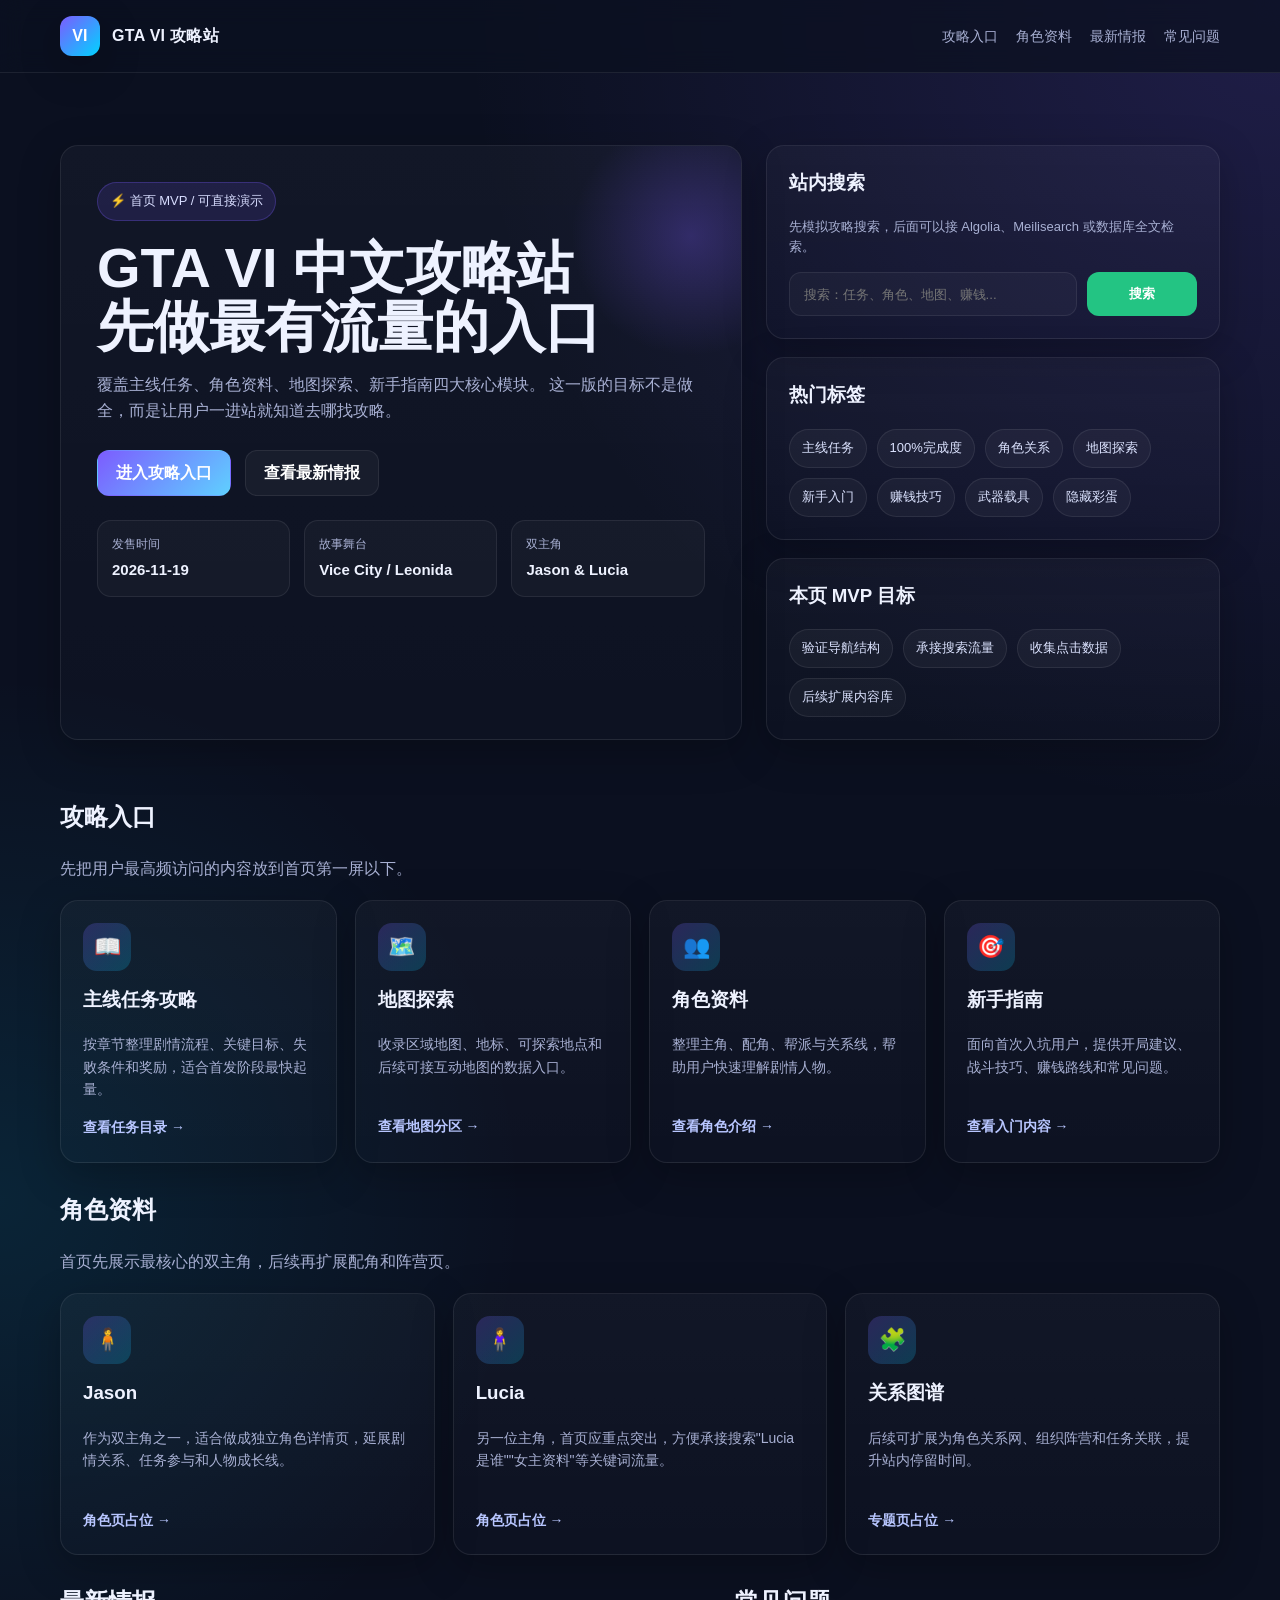
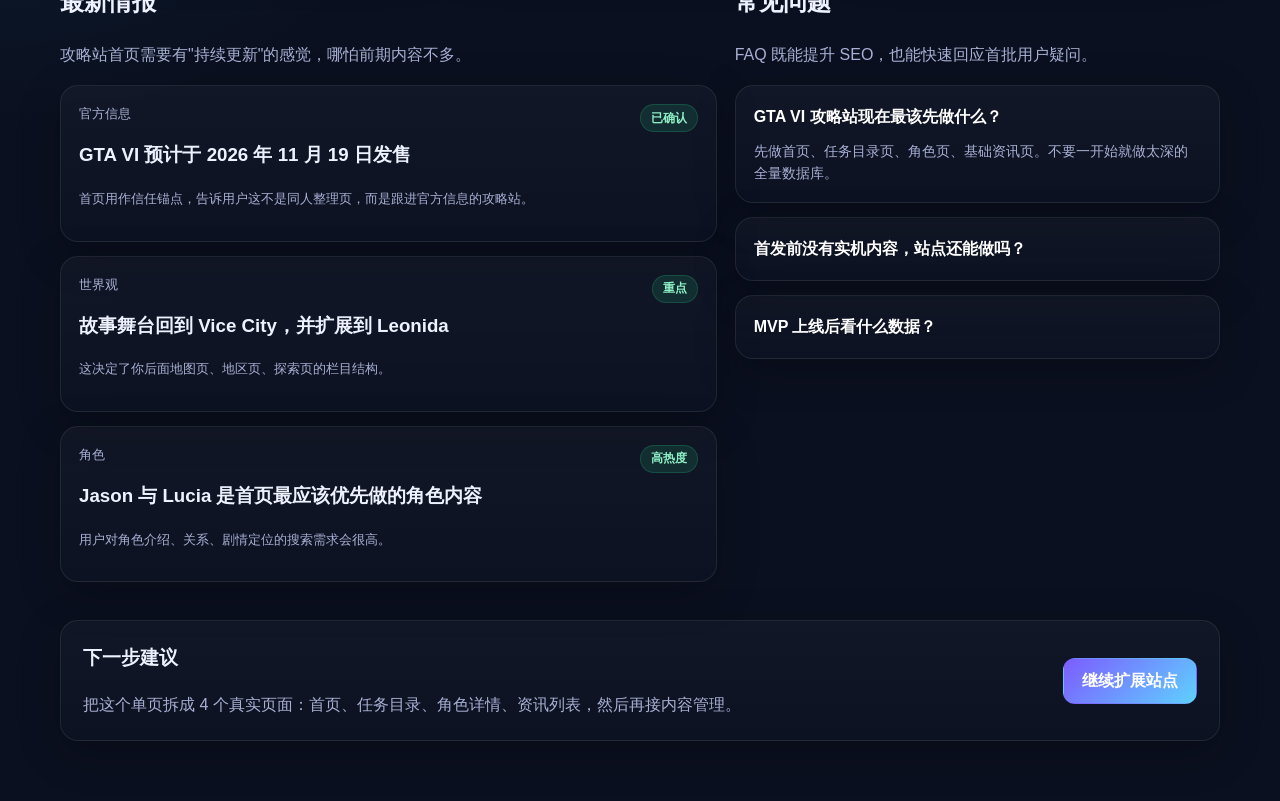
==== index.html @ 166a788d "feat: add GTA VI guide MVP page" ====
<!DOCTYPE html>
<html lang="zh-CN">
<head>
  <meta charset="UTF-8" />
  <meta name="viewport" content="width=device-width, initial-scale=1.0" />
  <title>GTA VI 攻略站 - MVP</title>
  <meta name="description" content="GTA VI 攻略站原型：主线任务、角色资料、地图探索、新手指南一站式入口。" />
  <style>
    :root {
      --bg: #0b1020;
      --panel: #121933;
      --panel-2: #1a2347;
      --text: #eef2ff;
      --muted: #a8b0d3;
      --line: rgba(255,255,255,.08);
      --brand: #7c5cff;
      --brand-2: #00d4ff;
      --success: #23c483;
      --warning: #ffb020;
      --shadow: 0 12px 40px rgba(0,0,0,.25);
      --radius: 18px;
      --max: 1160px;
    }
    * { box-sizing: border-box; }
    html { scroll-behavior: smooth; }
    body {
      margin: 0;
      font-family: -apple-system, BlinkMacSystemFont, "Segoe UI", "PingFang SC",
        "Hiragino Sans GB", "Microsoft YaHei", sans-serif;
      background:
        radial-gradient(circle at top right, rgba(124,92,255,.18), transparent 30%),
        radial-gradient(circle at left center, rgba(0,212,255,.10), transparent 30%),
        var(--bg);
      color: var(--text);
      line-height: 1.6;
    }
    a { color: inherit; text-decoration: none; }
    .container {
      width: min(var(--max), calc(100% - 32px));
      margin: 0 auto;
    }
    .topbar {
      position: sticky;
      top: 0;
      z-index: 50;
      backdrop-filter: blur(12px);
      background: rgba(11,16,32,.75);
      border-bottom: 1px solid var(--line);
    }
    .nav {
      display: flex;
      align-items: center;
      justify-content: space-between;
      gap: 16px;
      min-height: 72px;
    }
    .logo {
      display: flex;
      align-items: center;
      gap: 12px;
      font-weight: 800;
      letter-spacing: .3px;
    }
    .logo-badge {
      width: 40px;
      height: 40px;
      display: grid;
      place-items: center;
      border-radius: 12px;
      background: linear-gradient(135deg, var(--brand), var(--brand-2));
      box-shadow: var(--shadow);
      font-weight: 900;
      color: white;
    }
    .nav-links {
      display: flex;
      gap: 18px;
      flex-wrap: wrap;
      color: var(--muted);
      font-size: 14px;
    }
    .nav-links a:hover { color: white; }
    .hero { padding: 72px 0 40px; }
    .hero-wrap {
      display: grid;
      grid-template-columns: 1.2fr .8fr;
      gap: 24px;
      align-items: stretch;
    }
    .hero-card,.side-card,.card,.news-item,.faq-item,.footer-card {
      background: linear-gradient(180deg, rgba(255,255,255,.03), rgba(255,255,255,.01));
      border: 1px solid var(--line);
      border-radius: var(--radius);
      box-shadow: var(--shadow);
    }
    .hero-card {
      padding: 36px;
      min-height: 420px;
      position: relative;
      overflow: hidden;
    }
    .hero-card::after {
      content: "";
      position: absolute;
      right: -80px;
      top: -40px;
      width: 260px;
      height: 260px;
      background: radial-gradient(circle, rgba(124,92,255,.28), transparent 65%);
      pointer-events: none;
    }
    .eyebrow {
      display: inline-flex;
      align-items: center;
      gap: 8px;
      font-size: 13px;
      color: #d8ddff;
      background: rgba(124,92,255,.14);
      border: 1px solid rgba(124,92,255,.28);
      padding: 8px 12px;
      border-radius: 999px;
    }
    h1, h2, h3, p { margin-top: 0; }
    h1 {
      font-size: clamp(34px, 5vw, 56px);
      line-height: 1.05;
      margin: 18px 0 16px;
    }
    .hero-desc {
      max-width: 760px;
      color: var(--muted);
      font-size: 16px;
    }
    .hero-actions {
      display: flex;
      flex-wrap: wrap;
      gap: 14px;
      margin: 26px 0 24px;
    }
    .btn {
      display: inline-flex;
      align-items: center;
      justify-content: center;
      gap: 8px;
      height: 46px;
      padding: 0 18px;
      border-radius: 12px;
      border: 1px solid transparent;
      font-weight: 700;
      cursor: pointer;
      transition: .2s ease;
    }
    .btn-primary {
      background: linear-gradient(135deg, var(--brand), #5fd0ff);
      color: white;
    }
    .btn-primary:hover { transform: translateY(-1px); }
    .btn-secondary {
      background: rgba(255,255,255,.04);
      border-color: var(--line);
      color: white;
    }
    .hero-meta {
      display: grid;
      grid-template-columns: repeat(3, 1fr);
      gap: 14px;
      margin-top: 14px;
    }
    .meta-box {
      background: rgba(255,255,255,.03);
      border: 1px solid var(--line);
      border-radius: 14px;
      padding: 14px;
    }
    .meta-label { color: var(--muted); font-size: 12px; margin-bottom: 4px; }
    .meta-value { font-size: 15px; font-weight: 700; }
    .side-stack { display: grid; gap: 18px; }
    .side-card { padding: 22px; }
    .search-box { display: flex; gap: 10px; margin-top: 14px; }
    .search-box input {
      flex: 1;
      height: 44px;
      border-radius: 12px;
      border: 1px solid var(--line);
      background: rgba(255,255,255,.03);
      color: white;
      padding: 0 14px;
      outline: none;
    }
    .search-box button {
      width: 110px;
      border: none;
      border-radius: 12px;
      background: var(--success);
      color: white;
      font-weight: 700;
      cursor: pointer;
    }
    .tag-list { display: flex; flex-wrap: wrap; gap: 10px; margin-top: 14px; }
    .tag {
      padding: 8px 12px;
      border-radius: 999px;
      background: rgba(255,255,255,.04);
      border: 1px solid var(--line);
      color: #dce3ff;
      font-size: 13px;
    }
    section { padding: 18px 0 10px; }
    .section-head {
      display: flex;
      align-items: end;
      justify-content: space-between;
      gap: 12px;
      margin-bottom: 18px;
    }
    .section-head p { color: var(--muted); margin: 0; }
    .grid-4 { display: grid; grid-template-columns: repeat(4, 1fr); gap: 18px; }
    .grid-3 { display: grid; grid-template-columns: repeat(3, 1fr); gap: 18px; }
    .card { padding: 22px; transition: .2s ease; }
    .card:hover { transform: translateY(-3px); border-color: rgba(255,255,255,.14); }
    .icon {
      width: 48px;
      height: 48px;
      display: grid;
      place-items: center;
      border-radius: 14px;
      margin-bottom: 14px;
      background: linear-gradient(135deg, rgba(124,92,255,.24), rgba(0,212,255,.20));
      font-size: 22px;
    }
    .card p { color: var(--muted); font-size: 14px; min-height: 66px; }
    .card-link { color: #b8c6ff; font-weight: 700; font-size: 14px; }
    .two-col { display: grid; grid-template-columns: 1.15fr .85fr; gap: 18px; }
    .news-list, .faq-list { display: grid; gap: 14px; }
    .news-item, .faq-item { padding: 18px; }
    .news-top {
      display: flex;
      justify-content: space-between;
      gap: 10px;
      margin-bottom: 8px;
      font-size: 13px;
      color: var(--muted);
    }
    .pill {
      display: inline-flex;
      align-items: center;
      height: 28px;
      padding: 0 10px;
      border-radius: 999px;
      font-size: 12px;
      font-weight: 700;
      background: rgba(35,196,131,.14);
      color: #8ff0c6;
      border: 1px solid rgba(35,196,131,.22);
    }
    .faq-q {
      width: 100%;
      background: none;
      border: 0;
      color: white;
      text-align: left;
      padding: 0;
      font-size: 16px;
      font-weight: 700;
      cursor: pointer;
    }
    .faq-a { color: var(--muted); margin-top: 10px; display: none; font-size: 14px; }
    .faq-item.active .faq-a { display: block; }
    .footer { padding: 28px 0 60px; }
    .footer-card {
      padding: 22px;
      display: flex;
      align-items: center;
      justify-content: space-between;
      gap: 16px;
      flex-wrap: wrap;
    }
    .footer-card p { color: var(--muted); margin: 6px 0 0; }
    .small { font-size: 13px; color: var(--muted); }
    @media (max-width: 980px) {
      .hero-wrap,.two-col,.grid-4,.grid-3 { grid-template-columns: 1fr 1fr; }
      .hero-meta { grid-template-columns: 1fr; }
    }
    @media (max-width: 680px) {
      .nav { align-items: flex-start; padding: 14px 0; }
      .nav,.hero-wrap,.two-col,.grid-4,.grid-3 { grid-template-columns: 1fr; display: grid; }
      .nav-links { gap: 12px; }
      .hero-card,.side-card,.card { padding: 18px; }
      h1 { font-size: 32px; }
    }
  </style>
</head>
<body>
  <header class="topbar">
    <div class="container nav">
      <a href="#" class="logo">
        <span class="logo-badge">VI</span>
        <span>GTA VI 攻略站</span>
      </a>
      <nav class="nav-links">
        <a href="#guides">攻略入口</a>
        <a href="#roles">角色资料</a>
        <a href="#news">最新情报</a>
        <a href="#faq">常见问题</a>
      </nav>
    </div>
  </header>

  <main>
    <section class="hero">
      <div class="container hero-wrap">
        <div class="hero-card">
          <span class="eyebrow">⚡ 首页 MVP / 可直接演示</span>
          <h1>GTA VI 中文攻略站<br />先做最有流量的入口</h1>
          <p class="hero-desc">
            覆盖主线任务、角色资料、地图探索、新手指南四大核心模块。
            这一版的目标不是做全，而是让用户一进站就知道去哪找攻略。
          </p>
          <div class="hero-actions">
            <a class="btn btn-primary" href="#guides">进入攻略入口</a>
            <a class="btn btn-secondary" href="#news">查看最新情报</a>
          </div>
          <div class="hero-meta">
            <div class="meta-box">
              <div class="meta-label">发售时间</div>
              <div class="meta-value">2026-11-19</div>
            </div>
            <div class="meta-box">
              <div class="meta-label">故事舞台</div>
              <div class="meta-value">Vice City / Leonida</div>
            </div>
            <div class="meta-box">
              <div class="meta-label">双主角</div>
              <div class="meta-value">Jason &amp; Lucia</div>
            </div>
          </div>
        </div>
        <div class="side-stack">
          <div class="side-card">
            <h3>站内搜索</h3>
            <p class="small">先模拟攻略搜索，后面可以接 Algolia、Meilisearch 或数据库全文检索。</p>
            <div class="search-box">
              <input id="searchInput" type="text" placeholder="搜索：任务、角色、地图、赚钱..." />
              <button onclick="mockSearch()">搜索</button>
            </div>
          </div>
          <div class="side-card">
            <h3>热门标签</h3>
            <div class="tag-list">
              <span class="tag">主线任务</span>
              <span class="tag">100%完成度</span>
              <span class="tag">角色关系</span>
              <span class="tag">地图探索</span>
              <span class="tag">新手入门</span>
              <span class="tag">赚钱技巧</span>
              <span class="tag">武器载具</span>
              <span class="tag">隐藏彩蛋</span>
            </div>
          </div>
          <div class="side-card">
            <h3>本页 MVP 目标</h3>
            <div class="tag-list">
              <span class="tag">验证导航结构</span>
              <span class="tag">承接搜索流量</span>
              <span class="tag">收集点击数据</span>
              <span class="tag">后续扩展内容库</span>
            </div>
          </div>
        </div>
      </div>
    </section>

    <section id="guides">
      <div class="container">
        <div class="section-head">
          <div>
            <h2>攻略入口</h2>
            <p>先把用户最高频访问的内容放到首页第一屏以下。</p>
          </div>
        </div>
        <div class="grid-4">
          <a class="card" href="#">
            <div class="icon">📖</div>
            <h3>主线任务攻略</h3>
            <p>按章节整理剧情流程、关键目标、失败条件和奖励，适合首发阶段最快起量。</p>
            <span class="card-link">查看任务目录 →</span>
          </a>
          <a class="card" href="#">
            <div class="icon">🗺️</div>
            <h3>地图探索</h3>
            <p>收录区域地图、地标、可探索地点和后续可接互动地图的数据入口。</p>
            <span class="card-link">查看地图分区 →</span>
          </a>
          <a class="card" href="#roles">
            <div class="icon">👥</div>
            <h3>角色资料</h3>
            <p>整理主角、配角、帮派与关系线，帮助用户快速理解剧情人物。</p>
            <span class="card-link">查看角色介绍 →</span>
          </a>
          <a class="card" href="#">
            <div class="icon">🎯</div>
            <h3>新手指南</h3>
            <p>面向首次入坑用户，提供开局建议、战斗技巧、赚钱路线和常见问题。</p>
            <span class="card-link">查看入门内容 →</span>
          </a>
        </div>
      </div>
    </section>

    <section id="roles">
      <div class="container">
        <div class="section-head">
          <div>
            <h2>角色资料</h2>
            <p>首页先展示最核心的双主角，后续再扩展配角和阵营页。</p>
          </div>
        </div>
        <div class="grid-3">
          <div class="card">
            <div class="icon">🧍</div>
            <h3>Jason</h3>
            <p>作为双主角之一，适合做成独立角色详情页，延展剧情关系、任务参与和人物成长线。</p>
            <span class="card-link">角色页占位 →</span>
          </div>
          <div class="card">
            <div class="icon">🧍‍♀️</div>
            <h3>Lucia</h3>
            <p>另一位主角，首页应重点突出，方便承接搜索"Lucia是谁""女主资料"等关键词流量。</p>
            <span class="card-link">角色页占位 →</span>
          </div>
          <div class="card">
            <div class="icon">🧩</div>
            <h3>关系图谱</h3>
            <p>后续可扩展为角色关系网、组织阵营和任务关联，提升站内停留时间。</p>
            <span class="card-link">专题页占位 →</span>
          </div>
        </div>
      </div>
    </section>

    <section id="news">
      <div class="container two-col">
        <div>
          <div class="section-head">
            <div>
              <h2>最新情报</h2>
              <p>攻略站首页需要有"持续更新"的感觉，哪怕前期内容不多。</p>
            </div>
          </div>
          <div class="news-list">
            <article class="news-item">
              <div class="news-top">
                <span>官方信息</span>
                <span class="pill">已确认</span>
              </div>
              <h3>GTA VI 预计于 2026 年 11 月 19 日发售</h3>
              <p class="small">首页用作信任锚点，告诉用户这不是同人整理页，而是跟进官方信息的攻略站。</p>
            </article>
            <article class="news-item">
              <div class="news-top">
                <span>世界观</span>
                <span class="pill">重点</span>
              </div>
              <h3>故事舞台回到 Vice City，并扩展到 Leonida</h3>
              <p class="small">这决定了你后面地图页、地区页、探索页的栏目结构。</p>
            </article>
            <article class="news-item">
              <div class="news-top">
                <span>角色</span>
                <span class="pill">高热度</span>
              </div>
              <h3>Jason 与 Lucia 是首页最应该优先做的角色内容</h3>
              <p class="small">用户对角色介绍、关系、剧情定位的搜索需求会很高。</p>
            </article>
          </div>
        </div>
        <div id="faq">
          <div class="section-head">
            <div>
              <h2>常见问题</h2>
              <p>FAQ 既能提升 SEO，也能快速回应首批用户疑问。</p>
            </div>
          </div>
          <div class="faq-list">
            <div class="faq-item active">
              <button class="faq-q">GTA VI 攻略站现在最该先做什么？</button>
              <div class="faq-a">先做首页、任务目录页、角色页、基础资讯页。不要一开始就做太深的全量数据库。</div>
            </div>
            <div class="faq-item">
              <button class="faq-q">首发前没有实机内容，站点还能做吗？</button>
              <div class="faq-a">可以，先做官方已确认信息整理、角色页、世界观页、发售情报页和预约流量入口。</div>
            </div>
            <div class="faq-item">
              <button class="faq-q">MVP 上线后看什么数据？</button>
              <div class="faq-a">重点看首页点击率、搜索词、热门入口、停留时长，以及哪个栏目最吸引用户进入下一页。</div>
            </div>
          </div>
        </div>
      </div>
    </section>

    <section class="footer">
      <div class="container">
        <div class="footer-card">
          <div>
            <h3>下一步建议</h3>
            <p>把这个单页拆成 4 个真实页面：首页、任务目录、角色详情、资讯列表，然后再接内容管理。</p>
          </div>
          <a class="btn btn-primary" href="#">继续扩展站点</a>
        </div>
      </div>
    </section>
  </main>

  <script>
    function mockSearch() {
      const keyword = document.getElementById('searchInput').value.trim();
      if (!keyword) {
        alert('请输入关键词，例如：主线任务 / Lucia / 地图 / 赚钱');
        return;
      }
      alert('MVP 演示：你搜索了「' + keyword + '」。下一步可以把它接到真实搜索页。');
    }
    document.querySelectorAll('.faq-q').forEach(btn => {
      btn.addEventListener('click', () => {
        const item = btn.parentElement;
        item.classList.toggle('active');
      });
    });
  </script>
</body>
</html>
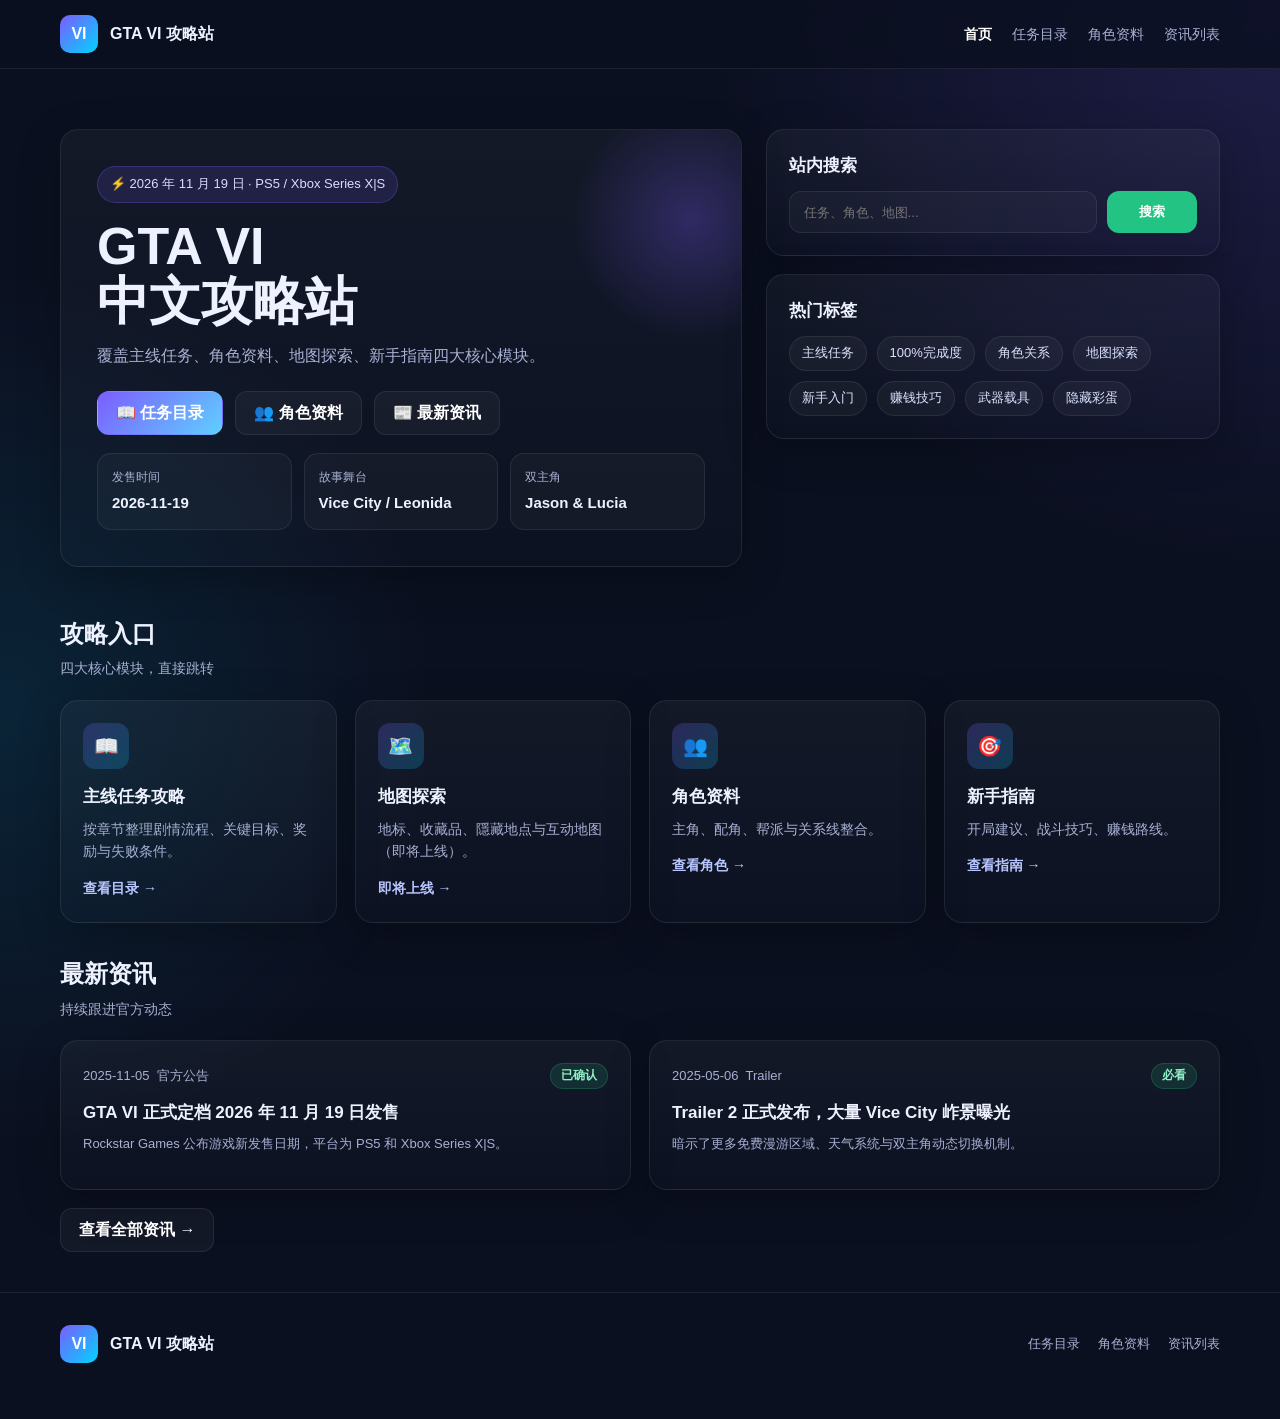
==== commit 1da7372c: "refactor: rebuild homepage linking to 4 pages" ====
--- a/index.html
+++ b/index.html
@@ -3,530 +3,161 @@
 <head>
   <meta charset="UTF-8" />
   <meta name="viewport" content="width=device-width, initial-scale=1.0" />
-  <title>GTA VI 攻略站 - MVP</title>
-  <meta name="description" content="GTA VI 攻略站原型：主线任务、角色资料、地图探索、新手指南一站式入口。" />
+  <title>GTA VI 攻略站</title>
+  <link rel="stylesheet" href="assets/style.css" />
   <style>
-    :root {
-      --bg: #0b1020;
-      --panel: #121933;
-      --panel-2: #1a2347;
-      --text: #eef2ff;
-      --muted: #a8b0d3;
-      --line: rgba(255,255,255,.08);
-      --brand: #7c5cff;
-      --brand-2: #00d4ff;
-      --success: #23c483;
-      --warning: #ffb020;
-      --shadow: 0 12px 40px rgba(0,0,0,.25);
-      --radius: 18px;
-      --max: 1160px;
-    }
-    * { box-sizing: border-box; }
-    html { scroll-behavior: smooth; }
-    body {
-      margin: 0;
-      font-family: -apple-system, BlinkMacSystemFont, "Segoe UI", "PingFang SC",
-        "Hiragino Sans GB", "Microsoft YaHei", sans-serif;
-      background:
-        radial-gradient(circle at top right, rgba(124,92,255,.18), transparent 30%),
-        radial-gradient(circle at left center, rgba(0,212,255,.10), transparent 30%),
-        var(--bg);
-      color: var(--text);
-      line-height: 1.6;
-    }
-    a { color: inherit; text-decoration: none; }
-    .container {
-      width: min(var(--max), calc(100% - 32px));
-      margin: 0 auto;
-    }
-    .topbar {
-      position: sticky;
-      top: 0;
-      z-index: 50;
-      backdrop-filter: blur(12px);
-      background: rgba(11,16,32,.75);
-      border-bottom: 1px solid var(--line);
-    }
-    .nav {
-      display: flex;
-      align-items: center;
-      justify-content: space-between;
-      gap: 16px;
-      min-height: 72px;
-    }
-    .logo {
-      display: flex;
-      align-items: center;
-      gap: 12px;
-      font-weight: 800;
-      letter-spacing: .3px;
-    }
-    .logo-badge {
-      width: 40px;
-      height: 40px;
-      display: grid;
-      place-items: center;
-      border-radius: 12px;
-      background: linear-gradient(135deg, var(--brand), var(--brand-2));
-      box-shadow: var(--shadow);
-      font-weight: 900;
-      color: white;
-    }
-    .nav-links {
-      display: flex;
-      gap: 18px;
-      flex-wrap: wrap;
-      color: var(--muted);
-      font-size: 14px;
-    }
-    .nav-links a:hover { color: white; }
-    .hero { padding: 72px 0 40px; }
-    .hero-wrap {
-      display: grid;
-      grid-template-columns: 1.2fr .8fr;
-      gap: 24px;
-      align-items: stretch;
-    }
-    .hero-card,.side-card,.card,.news-item,.faq-item,.footer-card {
-      background: linear-gradient(180deg, rgba(255,255,255,.03), rgba(255,255,255,.01));
-      border: 1px solid var(--line);
-      border-radius: var(--radius);
-      box-shadow: var(--shadow);
-    }
+    .hero-wrap { display:grid; grid-template-columns:1.2fr .8fr; gap:24px; align-items:start; }
     .hero-card {
-      padding: 36px;
-      min-height: 420px;
-      position: relative;
-      overflow: hidden;
+      background:linear-gradient(180deg,rgba(255,255,255,.04),rgba(255,255,255,.01));
+      border:1px solid var(--line); border-radius:var(--radius);
+      box-shadow:var(--shadow); padding:36px; position:relative; overflow:hidden;
     }
     .hero-card::after {
-      content: "";
-      position: absolute;
-      right: -80px;
-      top: -40px;
-      width: 260px;
-      height: 260px;
-      background: radial-gradient(circle, rgba(124,92,255,.28), transparent 65%);
-      pointer-events: none;
+      content:""; position:absolute; right:-80px; top:-40px;
+      width:260px; height:260px;
+      background:radial-gradient(circle,rgba(124,92,255,.28),transparent 65%);
+      pointer-events:none;
     }
-    .eyebrow {
-      display: inline-flex;
-      align-items: center;
-      gap: 8px;
-      font-size: 13px;
-      color: #d8ddff;
-      background: rgba(124,92,255,.14);
-      border: 1px solid rgba(124,92,255,.28);
-      padding: 8px 12px;
-      border-radius: 999px;
+    .hero-meta { display:grid; grid-template-columns:repeat(3,1fr); gap:12px; margin-top:18px; }
+    .meta-box {
+      background:rgba(255,255,255,.03); border:1px solid var(--line);
+      border-radius:14px; padding:14px;
     }
-    h1, h2, h3, p { margin-top: 0; }
-    h1 {
-      font-size: clamp(34px, 5vw, 56px);
-      line-height: 1.05;
-      margin: 18px 0 16px;
+    .meta-label { color:var(--muted); font-size:12px; margin-bottom:4px; }
+    .meta-value { font-size:15px; font-weight:700; }
+    .side-stack { display:grid; gap:18px; }
+    .side-card {
+      background:linear-gradient(180deg,rgba(255,255,255,.04),rgba(255,255,255,.01));
+      border:1px solid var(--line); border-radius:var(--radius);
+      box-shadow:var(--shadow); padding:22px;
     }
-    .hero-desc {
-      max-width: 760px;
-      color: var(--muted);
-      font-size: 16px;
-    }
-    .hero-actions {
-      display: flex;
-      flex-wrap: wrap;
-      gap: 14px;
-      margin: 26px 0 24px;
-    }
-    .btn {
-      display: inline-flex;
-      align-items: center;
-      justify-content: center;
-      gap: 8px;
-      height: 46px;
-      padding: 0 18px;
-      border-radius: 12px;
-      border: 1px solid transparent;
-      font-weight: 700;
-      cursor: pointer;
-      transition: .2s ease;
-    }
-    .btn-primary {
-      background: linear-gradient(135deg, var(--brand), #5fd0ff);
-      color: white;
-    }
-    .btn-primary:hover { transform: translateY(-1px); }
-    .btn-secondary {
-      background: rgba(255,255,255,.04);
-      border-color: var(--line);
-      color: white;
-    }
-    .hero-meta {
-      display: grid;
-      grid-template-columns: repeat(3, 1fr);
-      gap: 14px;
-      margin-top: 14px;
-    }
-    .meta-box {
-      background: rgba(255,255,255,.03);
-      border: 1px solid var(--line);
-      border-radius: 14px;
-      padding: 14px;
-    }
-    .meta-label { color: var(--muted); font-size: 12px; margin-bottom: 4px; }
-    .meta-value { font-size: 15px; font-weight: 700; }
-    .side-stack { display: grid; gap: 18px; }
-    .side-card { padding: 22px; }
-    .search-box { display: flex; gap: 10px; margin-top: 14px; }
+    .tag-list { display:flex; flex-wrap:wrap; gap:10px; margin-top:12px; }
+    .search-box { display:flex; gap:10px; margin-top:12px; }
     .search-box input {
-      flex: 1;
-      height: 44px;
-      border-radius: 12px;
-      border: 1px solid var(--line);
-      background: rgba(255,255,255,.03);
-      color: white;
-      padding: 0 14px;
-      outline: none;
+      flex:1; height:42px; border-radius:12px;
+      border:1px solid var(--line); background:rgba(255,255,255,.03);
+      color:#fff; padding:0 14px; outline:none;
     }
     .search-box button {
-      width: 110px;
-      border: none;
-      border-radius: 12px;
-      background: var(--success);
-      color: white;
-      font-weight: 700;
-      cursor: pointer;
+      width:90px; border:none; border-radius:12px;
+      background:var(--success); color:#fff; font-weight:700; cursor:pointer;
     }
-    .tag-list { display: flex; flex-wrap: wrap; gap: 10px; margin-top: 14px; }
-    .tag {
-      padding: 8px 12px;
-      border-radius: 999px;
-      background: rgba(255,255,255,.04);
-      border: 1px solid var(--line);
-      color: #dce3ff;
-      font-size: 13px;
-    }
-    section { padding: 18px 0 10px; }
-    .section-head {
-      display: flex;
-      align-items: end;
-      justify-content: space-between;
-      gap: 12px;
-      margin-bottom: 18px;
-    }
-    .section-head p { color: var(--muted); margin: 0; }
-    .grid-4 { display: grid; grid-template-columns: repeat(4, 1fr); gap: 18px; }
-    .grid-3 { display: grid; grid-template-columns: repeat(3, 1fr); gap: 18px; }
-    .card { padding: 22px; transition: .2s ease; }
-    .card:hover { transform: translateY(-3px); border-color: rgba(255,255,255,.14); }
-    .icon {
-      width: 48px;
-      height: 48px;
-      display: grid;
-      place-items: center;
-      border-radius: 14px;
-      margin-bottom: 14px;
-      background: linear-gradient(135deg, rgba(124,92,255,.24), rgba(0,212,255,.20));
-      font-size: 22px;
-    }
-    .card p { color: var(--muted); font-size: 14px; min-height: 66px; }
-    .card-link { color: #b8c6ff; font-weight: 700; font-size: 14px; }
-    .two-col { display: grid; grid-template-columns: 1.15fr .85fr; gap: 18px; }
-    .news-list, .faq-list { display: grid; gap: 14px; }
-    .news-item, .faq-item { padding: 18px; }
-    .news-top {
-      display: flex;
-      justify-content: space-between;
-      gap: 10px;
-      margin-bottom: 8px;
-      font-size: 13px;
-      color: var(--muted);
-    }
-    .pill {
-      display: inline-flex;
-      align-items: center;
-      height: 28px;
-      padding: 0 10px;
-      border-radius: 999px;
-      font-size: 12px;
-      font-weight: 700;
-      background: rgba(35,196,131,.14);
-      color: #8ff0c6;
-      border: 1px solid rgba(35,196,131,.22);
-    }
-    .faq-q {
-      width: 100%;
-      background: none;
-      border: 0;
-      color: white;
-      text-align: left;
-      padding: 0;
-      font-size: 16px;
-      font-weight: 700;
-      cursor: pointer;
-    }
-    .faq-a { color: var(--muted); margin-top: 10px; display: none; font-size: 14px; }
-    .faq-item.active .faq-a { display: block; }
-    .footer { padding: 28px 0 60px; }
-    .footer-card {
-      padding: 22px;
-      display: flex;
-      align-items: center;
-      justify-content: space-between;
-      gap: 16px;
-      flex-wrap: wrap;
-    }
-    .footer-card p { color: var(--muted); margin: 6px 0 0; }
-    .small { font-size: 13px; color: var(--muted); }
-    @media (max-width: 980px) {
-      .hero-wrap,.two-col,.grid-4,.grid-3 { grid-template-columns: 1fr 1fr; }
-      .hero-meta { grid-template-columns: 1fr; }
-    }
-    @media (max-width: 680px) {
-      .nav { align-items: flex-start; padding: 14px 0; }
-      .nav,.hero-wrap,.two-col,.grid-4,.grid-3 { grid-template-columns: 1fr; display: grid; }
-      .nav-links { gap: 12px; }
-      .hero-card,.side-card,.card { padding: 18px; }
-      h1 { font-size: 32px; }
-    }
+    .hero-actions { display:flex; gap:12px; flex-wrap:wrap; margin:22px 0 18px; }
+    @media(max-width:900px){ .hero-wrap{grid-template-columns:1fr;} .hero-meta{grid-template-columns:1fr 1fr;} }
+    @media(max-width:560px){ .hero-meta{grid-template-columns:1fr;} }
   </style>
 </head>
 <body>
-  <header class="topbar">
-    <div class="container nav">
-      <a href="#" class="logo">
-        <span class="logo-badge">VI</span>
-        <span>GTA VI 攻略站</span>
-      </a>
-      <nav class="nav-links">
-        <a href="#guides">攻略入口</a>
-        <a href="#roles">角色资料</a>
-        <a href="#news">最新情报</a>
-        <a href="#faq">常见问题</a>
-      </nav>
-    </div>
-  </header>
+<header class="topbar">
+  <div class="container nav">
+    <a href="index.html" class="logo">
+      <span class="logo-badge">VI</span><span>GTA VI 攻略站</span>
+    </a>
+    <nav class="nav-links">
+      <a href="index.html" class="active">首页</a>
+      <a href="missions.html">任务目录</a>
+      <a href="characters.html">角色资料</a>
+      <a href="news.html">资讯列表</a>
+    </nav>
+  </div>
+</header>
 
-  <main>
-    <section class="hero">
-      <div class="container hero-wrap">
-        <div class="hero-card">
-          <span class="eyebrow">⚡ 首页 MVP / 可直接演示</span>
-          <h1>GTA VI 中文攻略站<br />先做最有流量的入口</h1>
-          <p class="hero-desc">
-            覆盖主线任务、角色资料、地图探索、新手指南四大核心模块。
-            这一版的目标不是做全，而是让用户一进站就知道去哪找攻略。
-          </p>
-          <div class="hero-actions">
-            <a class="btn btn-primary" href="#guides">进入攻略入口</a>
-            <a class="btn btn-secondary" href="#news">查看最新情报</a>
-          </div>
-          <div class="hero-meta">
-            <div class="meta-box">
-              <div class="meta-label">发售时间</div>
-              <div class="meta-value">2026-11-19</div>
-            </div>
-            <div class="meta-box">
-              <div class="meta-label">故事舞台</div>
-              <div class="meta-value">Vice City / Leonida</div>
-            </div>
-            <div class="meta-box">
-              <div class="meta-label">双主角</div>
-              <div class="meta-value">Jason &amp; Lucia</div>
-            </div>
+<main>
+  <div class="page-hero">
+    <div class="container hero-wrap">
+      <div class="hero-card">
+        <span class="eyebrow">⚡ 2026 年 11 月 19 日 · PS5 / Xbox Series X|S</span>
+        <h1>GTA VI<br />中文攻略站</h1>
+        <p class="muted" style="font-size:16px">覆盖主线任务、角色资料、地图探索、新手指南四大核心模块。</p>
+        <div class="hero-actions">
+          <a class="btn btn-primary" href="missions.html">📖 任务目录</a>
+          <a class="btn btn-ghost" href="characters.html">👥 角色资料</a>
+          <a class="btn btn-ghost" href="news.html">📰 最新资讯</a>
+        </div>
+        <div class="hero-meta">
+          <div class="meta-box"><div class="meta-label">发售时间</div><div class="meta-value">2026-11-19</div></div>
+          <div class="meta-box"><div class="meta-label">故事舞台</div><div class="meta-value">Vice City / Leonida</div></div>
+          <div class="meta-box"><div class="meta-label">双主角</div><div class="meta-value">Jason &amp; Lucia</div></div>
+        </div>
+      </div>
+
+      <div class="side-stack">
+        <div class="side-card">
+          <h3>站内搜索</h3>
+          <div class="search-box">
+            <input id="q" type="text" placeholder="任务、角色、地图..." />
+            <button onclick="doSearch()">搜索</button>
           </div>
         </div>
-        <div class="side-stack">
-          <div class="side-card">
-            <h3>站内搜索</h3>
-            <p class="small">先模拟攻略搜索，后面可以接 Algolia、Meilisearch 或数据库全文检索。</p>
-            <div class="search-box">
-              <input id="searchInput" type="text" placeholder="搜索：任务、角色、地图、赚钱..." />
-              <button onclick="mockSearch()">搜索</button>
-            </div>
-          </div>
-          <div class="side-card">
-            <h3>热门标签</h3>
-            <div class="tag-list">
-              <span class="tag">主线任务</span>
-              <span class="tag">100%完成度</span>
-              <span class="tag">角色关系</span>
-              <span class="tag">地图探索</span>
-              <span class="tag">新手入门</span>
-              <span class="tag">赚钱技巧</span>
-              <span class="tag">武器载具</span>
-              <span class="tag">隐藏彩蛋</span>
-            </div>
-          </div>
-          <div class="side-card">
-            <h3>本页 MVP 目标</h3>
-            <div class="tag-list">
-              <span class="tag">验证导航结构</span>
-              <span class="tag">承接搜索流量</span>
-              <span class="tag">收集点击数据</span>
-              <span class="tag">后续扩展内容库</span>
-            </div>
+        <div class="side-card">
+          <h3>热门标签</h3>
+          <div class="tag-list">
+            <a class="tag" href="missions.html">主线任务</a>
+            <a class="tag" href="missions.html">100%完成度</a>
+            <a class="tag" href="characters.html">角色关系</a>
+            <a class="tag" href="missions.html">地图探索</a>
+            <a class="tag" href="missions.html">新手入门</a>
+            <a class="tag" href="missions.html">赚钱技巧</a>
+            <a class="tag" href="missions.html">武器载具</a>
+            <a class="tag" href="missions.html">隐藏彩蛋</a>
           </div>
         </div>
       </div>
-    </section>
+    </div>
+  </div>
 
-    <section id="guides">
-      <div class="container">
-        <div class="section-head">
-          <div>
-            <h2>攻略入口</h2>
-            <p>先把用户最高频访问的内容放到首页第一屏以下。</p>
-          </div>
-        </div>
-        <div class="grid-4">
-          <a class="card" href="#">
-            <div class="icon">📖</div>
-            <h3>主线任务攻略</h3>
-            <p>按章节整理剧情流程、关键目标、失败条件和奖励，适合首发阶段最快起量。</p>
-            <span class="card-link">查看任务目录 →</span>
-          </a>
-          <a class="card" href="#">
-            <div class="icon">🗺️</div>
-            <h3>地图探索</h3>
-            <p>收录区域地图、地标、可探索地点和后续可接互动地图的数据入口。</p>
-            <span class="card-link">查看地图分区 →</span>
-          </a>
-          <a class="card" href="#roles">
-            <div class="icon">👥</div>
-            <h3>角色资料</h3>
-            <p>整理主角、配角、帮派与关系线，帮助用户快速理解剧情人物。</p>
-            <span class="card-link">查看角色介绍 →</span>
-          </a>
-          <a class="card" href="#">
-            <div class="icon">🎯</div>
-            <h3>新手指南</h3>
-            <p>面向首次入坑用户，提供开局建议、战斗技巧、赚钱路线和常见问题。</p>
-            <span class="card-link">查看入门内容 →</span>
-          </a>
-        </div>
+  <section>
+    <div class="container">
+      <div class="section-head"><h2>攻略入口</h2><p>四大核心模块，直接跳转</p></div>
+      <div class="grid-4">
+        <a class="card" href="missions.html"><div class="icon">📖</div><h3>主线任务攻略</h3><p class="muted" style="font-size:14px">按章节整理剧情流程、关键目标、奖励与失败条件。</p><span style="color:#b8c6ff;font-weight:700;font-size:14px">查看目录 →</span></a>
+        <a class="card" href="#"><div class="icon">🗺️</div><h3>地图探索</h3><p class="muted" style="font-size:14px">地标、收藏品、隱藏地点与互动地图（即将上线）。</p><span style="color:#b8c6ff;font-weight:700;font-size:14px">即将上线 →</span></a>
+        <a class="card" href="characters.html"><div class="icon">👥</div><h3>角色资料</h3><p class="muted" style="font-size:14px">主角、配角、帮派与关系线整合。</p><span style="color:#b8c6ff;font-weight:700;font-size:14px">查看角色 →</span></a>
+        <a class="card" href="missions.html#beginner"><div class="icon">🎯</div><h3>新手指南</h3><p class="muted" style="font-size:14px">开局建议、战斗技巧、赚钱路线。</p><span style="color:#b8c6ff;font-weight:700;font-size:14px">查看指南 →</span></a>
       </div>
-    </section>
+    </div>
+  </section>
 
-    <section id="roles">
-      <div class="container">
-        <div class="section-head">
-          <div>
-            <h2>角色资料</h2>
-            <p>首页先展示最核心的双主角，后续再扩展配角和阵营页。</p>
-          </div>
-        </div>
-        <div class="grid-3">
-          <div class="card">
-            <div class="icon">🧍</div>
-            <h3>Jason</h3>
-            <p>作为双主角之一，适合做成独立角色详情页，延展剧情关系、任务参与和人物成长线。</p>
-            <span class="card-link">角色页占位 →</span>
-          </div>
-          <div class="card">
-            <div class="icon">🧍‍♀️</div>
-            <h3>Lucia</h3>
-            <p>另一位主角，首页应重点突出，方便承接搜索"Lucia是谁""女主资料"等关键词流量。</p>
-            <span class="card-link">角色页占位 →</span>
-          </div>
-          <div class="card">
-            <div class="icon">🧩</div>
-            <h3>关系图谱</h3>
-            <p>后续可扩展为角色关系网、组织阵营和任务关联，提升站内停留时间。</p>
-            <span class="card-link">专题页占位 →</span>
-          </div>
-        </div>
-      </div>
-    </section>
+  <section>
+    <div class="container">
+      <div class="section-head"><h2>最新资讯</h2><p>持续跟进官方动态</p></div>
+      <div id="news-preview" class="grid-2"></div>
+      <div style="margin-top:18px"><a class="btn btn-ghost" href="news.html">查看全部资讯 →</a></div>
+    </div>
+  </section>
+</main>
 
-    <section id="news">
-      <div class="container two-col">
-        <div>
-          <div class="section-head">
-            <div>
-              <h2>最新情报</h2>
-              <p>攻略站首页需要有"持续更新"的感觉，哪怕前期内容不多。</p>
-            </div>
-          </div>
-          <div class="news-list">
-            <article class="news-item">
-              <div class="news-top">
-                <span>官方信息</span>
-                <span class="pill">已确认</span>
-              </div>
-              <h3>GTA VI 预计于 2026 年 11 月 19 日发售</h3>
-              <p class="small">首页用作信任锚点，告诉用户这不是同人整理页，而是跟进官方信息的攻略站。</p>
-            </article>
-            <article class="news-item">
-              <div class="news-top">
-                <span>世界观</span>
-                <span class="pill">重点</span>
-              </div>
-              <h3>故事舞台回到 Vice City，并扩展到 Leonida</h3>
-              <p class="small">这决定了你后面地图页、地区页、探索页的栏目结构。</p>
-            </article>
-            <article class="news-item">
-              <div class="news-top">
-                <span>角色</span>
-                <span class="pill">高热度</span>
-              </div>
-              <h3>Jason 与 Lucia 是首页最应该优先做的角色内容</h3>
-              <p class="small">用户对角色介绍、关系、剧情定位的搜索需求会很高。</p>
-            </article>
-          </div>
-        </div>
-        <div id="faq">
-          <div class="section-head">
-            <div>
-              <h2>常见问题</h2>
-              <p>FAQ 既能提升 SEO，也能快速回应首批用户疑问。</p>
-            </div>
-          </div>
-          <div class="faq-list">
-            <div class="faq-item active">
-              <button class="faq-q">GTA VI 攻略站现在最该先做什么？</button>
-              <div class="faq-a">先做首页、任务目录页、角色页、基础资讯页。不要一开始就做太深的全量数据库。</div>
-            </div>
-            <div class="faq-item">
-              <button class="faq-q">首发前没有实机内容，站点还能做吗？</button>
-              <div class="faq-a">可以，先做官方已确认信息整理、角色页、世界观页、发售情报页和预约流量入口。</div>
-            </div>
-            <div class="faq-item">
-              <button class="faq-q">MVP 上线后看什么数据？</button>
-              <div class="faq-a">重点看首页点击率、搜索词、热门入口、停留时长，以及哪个栏目最吸引用户进入下一页。</div>
-            </div>
-          </div>
-        </div>
-      </div>
-    </section>
+<footer class="site-footer">
+  <div class="container footer-inner">
+    <div class="logo"><span class="logo-badge">VI</span><span>GTA VI 攻略站</span></div>
+    <nav class="footer-links">
+      <a href="missions.html">任务目录</a>
+      <a href="characters.html">角色资料</a>
+      <a href="news.html">资讯列表</a>
+    </nav>
+  </div>
+</footer>
 
-    <section class="footer">
-      <div class="container">
-        <div class="footer-card">
-          <div>
-            <h3>下一步建议</h3>
-            <p>把这个单页拆成 4 个真实页面：首页、任务目录、角色详情、资讯列表，然后再接内容管理。</p>
-          </div>
-          <a class="btn btn-primary" href="#">继续扩展站点</a>
-        </div>
-      </div>
-    </section>
-  </main>
-
-  <script>
-    function mockSearch() {
-      const keyword = document.getElementById('searchInput').value.trim();
-      if (!keyword) {
-        alert('请输入关键词，例如：主线任务 / Lucia / 地图 / 赚钱');
-        return;
-      }
-      alert('MVP 演示：你搜索了「' + keyword + '」。下一步可以把它接到真实搜索页。');
-    }
-    document.querySelectorAll('.faq-q').forEach(btn => {
-      btn.addEventListener('click', () => {
-        const item = btn.parentElement;
-        item.classList.toggle('active');
-      });
-    });
-  </script>
+<script src="assets/data.js"></script>
+<script>
+function doSearch(){
+  const k=document.getElementById('q').value.trim();
+  if(!k){alert('请输入关键词');return;}
+  alert('MVP 演示：搜索「'+k+'」——后续接真实搜索引擎');
+}
+// 首页展示最新 2 条资讯
+const wrap=document.getElementById('news-preview');
+CMS.news.slice(0,2).forEach(n=>{
+  wrap.innerHTML+=`
+  <a class="card" href="news.html">
+    <div style="display:flex;justify-content:space-between;align-items:center;margin-bottom:10px">
+      <span class="small">${n.date} &nbsp;${n.category}</span>
+      <span class="pill">${n.tag}</span>
+    </div>
+    <h3 style="margin-bottom:8px">${n.title}</h3>
+    <p class="small">${n.summary}</p>
+  </a>`;
+});
+</script>
 </body>
 </html>
--- a/assets/style.css
+++ b/assets/style.css
@@ -0,0 +1,166 @@
+:root {
+  --bg: #0b1020;
+  --panel: #121933;
+  --text: #eef2ff;
+  --muted: #a8b0d3;
+  --line: rgba(255,255,255,.08);
+  --brand: #7c5cff;
+  --brand-2: #00d4ff;
+  --success: #23c483;
+  --shadow: 0 12px 40px rgba(0,0,0,.25);
+  --radius: 18px;
+  --max: 1160px;
+}
+* { box-sizing: border-box; }
+html { scroll-behavior: smooth; }
+body {
+  margin: 0;
+  font-family: -apple-system, BlinkMacSystemFont, "Segoe UI", "PingFang SC",
+    "Hiragino Sans GB", "Microsoft YaHei", sans-serif;
+  background:
+    radial-gradient(circle at top right, rgba(124,92,255,.18), transparent 30%),
+    radial-gradient(circle at left center, rgba(0,212,255,.10), transparent 30%),
+    var(--bg);
+  color: var(--text);
+  line-height: 1.6;
+}
+a { color: inherit; text-decoration: none; }
+.container { width: min(var(--max), calc(100% - 32px)); margin: 0 auto; }
+
+/* ── TOPBAR ── */
+.topbar {
+  position: sticky; top: 0; z-index: 50;
+  backdrop-filter: blur(12px);
+  background: rgba(11,16,32,.80);
+  border-bottom: 1px solid var(--line);
+}
+.nav {
+  display: flex; align-items: center;
+  justify-content: space-between;
+  gap: 16px; min-height: 68px;
+}
+.logo {
+  display: flex; align-items: center;
+  gap: 12px; font-weight: 800;
+}
+.logo-badge {
+  width: 38px; height: 38px;
+  display: grid; place-items: center;
+  border-radius: 10px;
+  background: linear-gradient(135deg, var(--brand), var(--brand-2));
+  font-weight: 900; color: #fff;
+}
+.nav-links { display: flex; gap: 20px; color: var(--muted); font-size: 14px; }
+.nav-links a:hover, .nav-links a.active { color: #fff; }
+.nav-links a.active { font-weight: 700; }
+
+/* ── CARDS ── */
+.card {
+  background: linear-gradient(180deg,rgba(255,255,255,.04),rgba(255,255,255,.01));
+  border: 1px solid var(--line);
+  border-radius: var(--radius);
+  box-shadow: var(--shadow);
+  padding: 22px;
+  transition: .2s ease;
+}
+.card:hover { transform: translateY(-3px); border-color: rgba(255,255,255,.14); }
+.icon {
+  width: 46px; height: 46px;
+  display: grid; place-items: center;
+  border-radius: 12px; margin-bottom: 14px;
+  background: linear-gradient(135deg,rgba(124,92,255,.24),rgba(0,212,255,.20));
+  font-size: 20px;
+}
+
+/* ── BUTTONS ── */
+.btn {
+  display: inline-flex; align-items: center;
+  justify-content: center; gap: 8px;
+  height: 44px; padding: 0 18px;
+  border-radius: 12px; border: 1px solid transparent;
+  font-weight: 700; cursor: pointer; transition: .2s;
+}
+.btn-primary {
+  background: linear-gradient(135deg, var(--brand), #5fd0ff);
+  color: #fff;
+}
+.btn-primary:hover { transform: translateY(-1px); }
+.btn-ghost {
+  background: rgba(255,255,255,.04);
+  border-color: var(--line); color: #fff;
+}
+
+/* ── BADGE / PILL ── */
+.pill {
+  display: inline-flex; align-items: center;
+  height: 26px; padding: 0 10px;
+  border-radius: 999px; font-size: 12px; font-weight: 700;
+  background: rgba(35,196,131,.14); color: #8ff0c6;
+  border: 1px solid rgba(35,196,131,.22);
+}
+.pill.purple {
+  background: rgba(124,92,255,.16); color: #c4b5ff;
+  border-color: rgba(124,92,255,.28);
+}
+.pill.blue {
+  background: rgba(0,212,255,.12); color: #7deeff;
+  border-color: rgba(0,212,255,.22);
+}
+
+/* ── TAG ── */
+.tag {
+  padding: 6px 12px; border-radius: 999px;
+  background: rgba(255,255,255,.04);
+  border: 1px solid var(--line);
+  color: #dce3ff; font-size: 13px;
+}
+
+/* ── SECTION ── */
+section { padding: 20px 0 12px; }
+.section-head { margin-bottom: 20px; }
+.section-head h2 { margin: 0 0 4px; font-size: 24px; }
+.section-head p { color: var(--muted); margin: 0; font-size: 14px; }
+
+/* ── GRIDS ── */
+.grid-4 { display: grid; grid-template-columns: repeat(4,1fr); gap: 18px; }
+.grid-3 { display: grid; grid-template-columns: repeat(3,1fr); gap: 18px; }
+.grid-2 { display: grid; grid-template-columns: repeat(2,1fr); gap: 18px; }
+
+/* ── PAGE HERO ── */
+.page-hero { padding: 60px 0 28px; }
+.eyebrow {
+  display: inline-flex; align-items: center; gap: 8px;
+  font-size: 13px; color: #d8ddff;
+  background: rgba(124,92,255,.14);
+  border: 1px solid rgba(124,92,255,.28);
+  padding: 7px 12px; border-radius: 999px;
+  margin-bottom: 16px;
+}
+h1 { font-size: clamp(30px,5vw,52px); line-height: 1.06; margin: 0 0 14px; }
+h2 { font-size: 22px; margin: 0 0 8px; }
+h3 { font-size: 17px; margin: 0 0 8px; }
+p { margin: 0 0 12px; }
+.muted { color: var(--muted); }
+.small { font-size: 13px; color: var(--muted); }
+
+/* ── FOOTER ── */
+.site-footer {
+  padding: 32px 0 56px;
+  border-top: 1px solid var(--line);
+  margin-top: 28px;
+}
+.footer-inner {
+  display: flex; align-items: center;
+  justify-content: space-between; flex-wrap: wrap; gap: 12px;
+}
+.footer-links { display: flex; gap: 18px; color: var(--muted); font-size: 13px; }
+.footer-links a:hover { color: #fff; }
+
+/* ── RESPONSIVE ── */
+@media (max-width: 980px) {
+  .grid-4, .grid-3 { grid-template-columns: 1fr 1fr; }
+}
+@media (max-width: 620px) {
+  .grid-4, .grid-3, .grid-2 { grid-template-columns: 1fr; }
+  .nav-links { gap: 12px; font-size: 13px; }
+}
